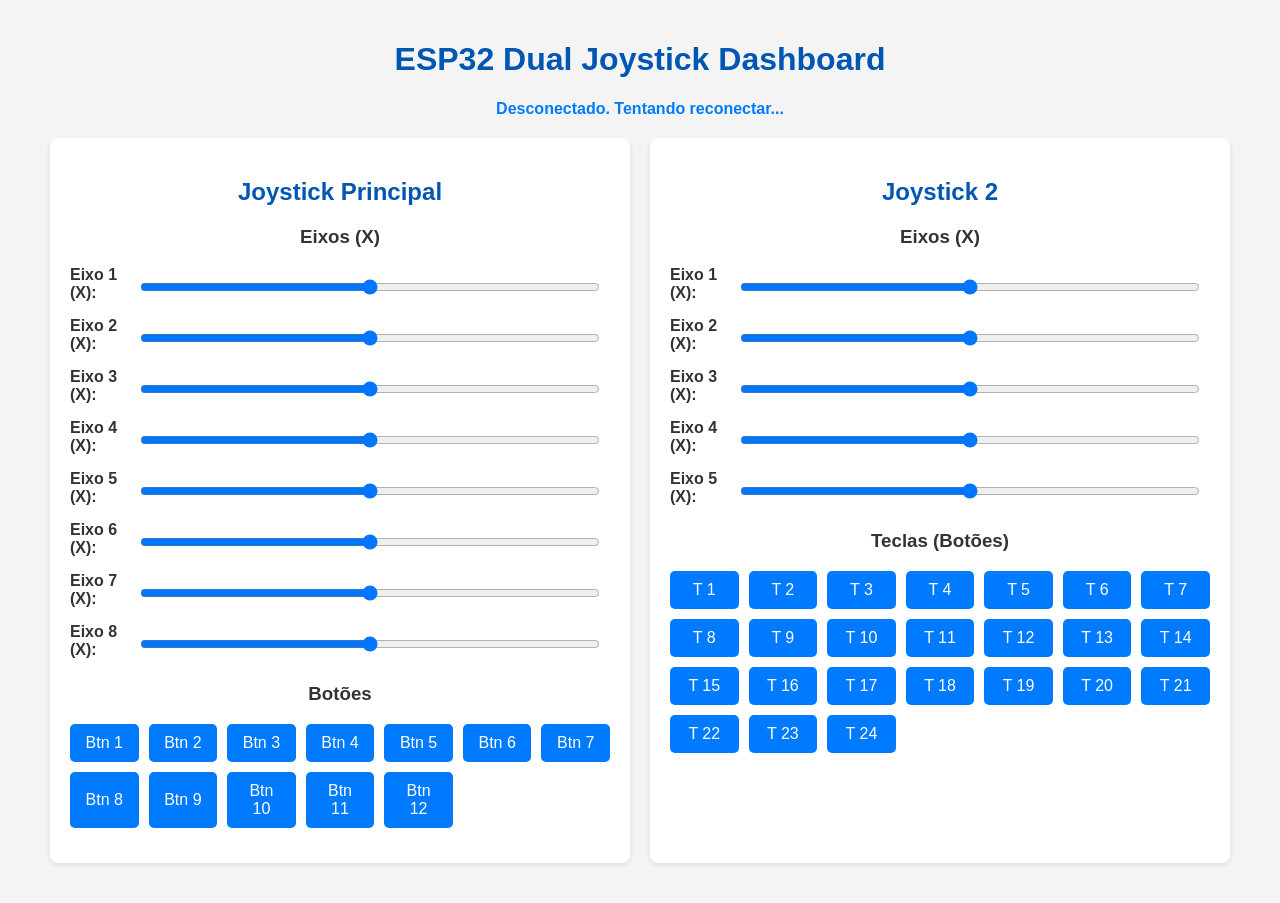
==== websockt.html @ fa1afed0 "websockt mais html" ====
<!DOCTYPE html>
<html>
<head>
  <title>ESP32 Dual Joystick Dashboard</title>
  <meta name="viewport" content="width=device-width, initial-scale=1">
  <style>
    body { 
      font-family: Arial, sans-serif; 
      text-align: center; 
      margin: 0; 
      padding: 20px; 
      background-color: #f4f4f4; 
      color: #333; 
    }
    h1, h2 { 
      color: #0056b3; 
    }
    .container { 
      display: flex; 
      flex-wrap: wrap; 
      justify-content: center; 
      gap: 20px; 
      max-width: 1200px; 
      margin: 20px auto; 
    }
    .joystick-panel { 
      background-color: #fff; 
      border-radius: 8px; 
      box-shadow: 0 2px 5px rgba(0,0,0,0.1); 
      padding: 20px; 
      width: 45%; 
      min-width: 300px; 
    }
    .joystick-axes, .joystick-buttons { 
      margin-bottom: 15px; 
    }
    .joystick-axes label, .joystick-buttons label { 
      display: block; 
      margin-bottom: 5px; 
      font-weight: bold; 
    }
    .slider-container { 
      display: flex; 
      align-items: center; 
      margin-bottom: 10px; 
    }
    .slider-container label { 
      flex: 0 0 60px; 
      text-align: left; 
    }
    input[type="range"] { 
      flex-grow: 1; 
      margin: 0 10px; 
    }
    .button-grid { 
      display: grid; 
      grid-template-columns: repeat(auto-fit, minmax(60px, 1fr)); 
      gap: 10px; 
    }
    button { 
      padding: 10px 15px; 
      border: none; 
      border-radius: 5px; 
      background-color: #007bff; 
      color: white; 
      cursor: pointer; 
      font-size: 1em; 
    }
    button.active { 
      background-color: #28a745; 
    } /* Cor para botão ligado (verde) */
    button:active:not(.active) { 
      background-color: #0056b3; 
    } /* Cor ao pressionar, se não estiver ativo */
    #status { 
      margin-top: 20px; 
      font-weight: bold; 
      color: #007bff; 
    }
  </style>
</head>
<body>
  <h1>ESP32 Dual Joystick Dashboard</h1>
  <p id="status">Conectando ao WebSocket...</p>

  <div class="container">
    <div class="joystick-panel">
      <h2>Joystick Principal</h2>
      <div class="joystick-axes">
        <h3>Eixos (X)</h3>
        <div class="slider-container"><label>Eixo 1 (X):</label><input type="range" id="jp_eixo1x" min="-100" max="100" value="0"></div>
        <div class="slider-container"><label>Eixo 2 (X):</label><input type="range" id="jp_eixo2x" min="-100" max="100" value="0"></div>
        <div class="slider-container"><label>Eixo 3 (X):</label><input type="range" id="jp_eixo3x" min="-100" max="100" value="0"></div>
        <div class="slider-container"><label>Eixo 4 (X):</label><input type="range" id="jp_eixo4x" min="-100" max="100" value="0"></div>
        <div class="slider-container"><label>Eixo 5 (X):</label><input type="range" id="jp_eixo5x" min="-100" max="100" value="0"></div>
        <div class="slider-container"><label>Eixo 6 (X):</label><input type="range" id="jp_eixo6x" min="-100" max="100" value="0"></div>
        <div class="slider-container"><label>Eixo 7 (X):</label><input type="range" id="jp_eixo7x" min="-100" max="100" value="0"></div>
        <div class="slider-container"><label>Eixo 8 (X):</label><input type="range" id="jp_eixo8x" min="-100" max="100" value="0"></div>
      </div>
      <div class="joystick-buttons">
        <h3>Botões</h3>
        <div class="button-grid">
          <button id="jp_btn1">Btn 1</button><button id="jp_btn2">Btn 2</button><button id="jp_btn3">Btn 3</button><button id="jp_btn4">Btn 4</button>
          <button id="jp_btn5">Btn 5</button><button id="jp_btn6">Btn 6</button><button id="jp_btn7">Btn 7</button><button id="jp_btn8">Btn 8</button>
          <button id="jp_btn9">Btn 9</button><button id="jp_btn10">Btn 10</button><button id="jp_btn11">Btn 11</button><button id="jp_btn12">Btn 12</button>
        </div>
      </div>
    </div>

    <div class="joystick-panel">
      <h2>Joystick 2</h2>
      <div class="joystick-axes">
        <h3>Eixos (X)</h3>
        <div class="slider-container"><label>Eixo 1 (X):</label><input type="range" id="j2_eixo1x" min="-100" max="100" value="0"></div>
        <div class="slider-container"><label>Eixo 2 (X):</label><input type="range" id="j2_eixo2x" min="-100" max="100" value="0"></div>
        <div class="slider-container"><label>Eixo 3 (X):</label><input type="range" id="j2_eixo3x" min="-100" max="100" value="0"></div>
        <div class="slider-container"><label>Eixo 4 (X):</label><input type="range" id="j2_eixo4x" min="-100" max="100" value="0"></div>
        <div class="slider-container"><label>Eixo 5 (X):</label><input type="range" id="j2_eixo5x" min="-100" max="100" value="0"></div>
      </div>
      <div class="joystick-buttons">
        <h3>Teclas (Botões)</h3>
        <div class="button-grid">
          <script>
            // Gera 24 botões dinamicamente
            for (let i = 1; i <= 24; i++) {
              document.write('<button id="j2_btn' + i + '">T ' + i + '</button>');
            }
          </script>
        </div>
      </div>
    </div>
  </div>

  <script>
    // IMPORTANTE: SUBSTITUA 'SEU_IP_DO_ESP32' PELO ENDEREÇO IP REAL DO SEU ESP32
    // Exemplo: var gateway = `ws://192.168.1.100:81/`;
    var gateway = `ws://192.168.18.89:81/`; 
    
    var websocket;
    window.addEventListener('load', onLoad);

    function onLoad(event) {
      initWebSocket();
    }

    function initWebSocket() {
      console.log('Tentando abrir uma conexão WebSocket...');
      websocket = new WebSocket(gateway);
      websocket.onopen = onOpen;
      websocket.onclose = onClose;
      websocket.onmessage = onMessage;
    }

    function onOpen(event) {
      console.log('Conexão WebSocket aberta');
      document.getElementById('status').innerText = 'Conectado ao ESP32!';
      sendData(); // Envia o estado inicial ao conectar
    }

    function onClose(event) {
      console.log('Conexão WebSocket fechada');
      document.getElementById('status').innerText = 'Desconectado. Tentando reconectar...';
      setTimeout(initWebSocket, 2000); // Tenta reconectar após 2 segundos
    }

    function onMessage(event) {
      console.log("Mensagem do ESP32: " + event.data);
    }

    // Função para coletar e enviar dados
    function sendData() {
      let data = {
        joystickPrincipal: {
          eixos: {
            eixo1: { x: parseFloat(document.getElementById('jp_eixo1x').value) },
            eixo2: { x: parseFloat(document.getElementById('jp_eixo2x').value) },
            eixo3: { x: parseFloat(document.getElementById('jp_eixo3x').value) },
            eixo4: { x: parseFloat(document.getElementById('jp_eixo4x').value) },
            eixo5: { x: parseFloat(document.getElementById('jp_eixo5x').value) },
            eixo6: { x: parseFloat(document.getElementById('jp_eixo6x').value) },
            eixo7: { x: parseFloat(document.getElementById('jp_eixo7x').value) },
            eixo8: { x: parseFloat(document.getElementById('jp_eixo8x').value) }
          },
          botoes: {}
        },
        joystick2: {
          eixos: {
            eixo1: { x: parseFloat(document.getElementById('j2_eixo1x').value) },
            eixo2: { x: parseFloat(document.getElementById('j2_eixo2x').value) },
            eixo3: { x: parseFloat(document.getElementById('j2_eixo3x').value) },
            eixo4: { x: parseFloat(document.getElementById('j2_eixo4x').value) },
            eixo5: { x: parseFloat(document.getElementById('j2_eixo5x').value) }
          },
          botoes: {}
        }
      };

      // Coleta o estado dos botões do Joystick Principal
      for (let i = 1; i <= 12; i++) {
        let btn = document.getElementById('jp_btn' + i);
        data.joystickPrincipal.botoes['btn' + i] = btn.classList.contains('active');
      }

      // Coleta o estado dos botões do Joystick 2
      for (let i = 1; i <= 24; i++) {
        let btn = document.getElementById('j2_btn' + i);
        data.joystick2.botoes['btn' + i] = btn.classList.contains('active');
      }

      // Só envia se a conexão WebSocket estiver aberta
      if (websocket.readyState === WebSocket.OPEN) {
        websocket.send(JSON.stringify(data));
      }
    }

    // Adiciona listeners para os sliders (eixos)
    document.querySelectorAll('input[type="range"]').forEach(slider => {
      slider.addEventListener('input', sendData); // Envia dados ao arrastar o slider
    });

    // Adiciona listeners para os botões (clique toggle)
    document.querySelectorAll('.button-grid button').forEach(button => {
      button.addEventListener('click', () => {
        button.classList.toggle('active'); // Alterna a classe 'active'
        sendData(); // Envia o novo estado
      });
      // Para dispositivos touch:
      button.addEventListener('touchend', (e) => {
        // Evita o disparo duplo em alguns browsers (touch e click)
        if (e.target === button) {
            e.preventDefault();
            button.classList.toggle('active');
            sendData();
        }
      }, { passive: false });
    });

    // Envia dados periodicamente para garantir que o ESP32 receba atualizações
    setInterval(sendData, 500); // Envia a cada 500ms (meio segundo)
  </script>
</body>
</html>
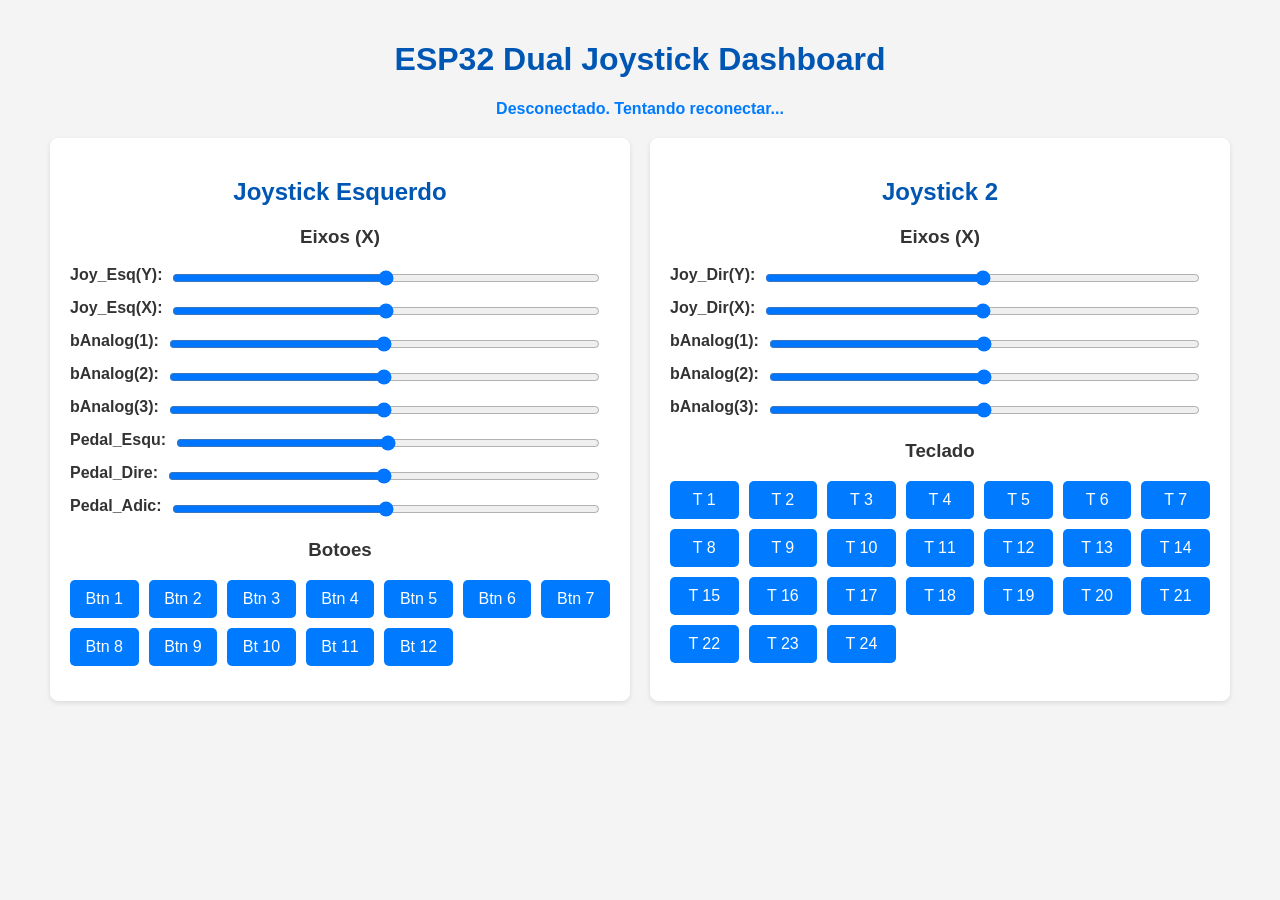
==== commit 63d39e46: "Envia Frame pela UART Envia Frame pela UART com esp32 e a pagina web para conectar com websockt" ====
--- a/websockt.html
+++ b/websockt.html
@@ -85,24 +85,24 @@
 
   <div class="container">
     <div class="joystick-panel">
-      <h2>Joystick Principal</h2>
+      <h2>Joystick Esquerdo</h2>
       <div class="joystick-axes">
         <h3>Eixos (X)</h3>
-        <div class="slider-container"><label>Eixo 1 (X):</label><input type="range" id="jp_eixo1x" min="-100" max="100" value="0"></div>
-        <div class="slider-container"><label>Eixo 2 (X):</label><input type="range" id="jp_eixo2x" min="-100" max="100" value="0"></div>
-        <div class="slider-container"><label>Eixo 3 (X):</label><input type="range" id="jp_eixo3x" min="-100" max="100" value="0"></div>
-        <div class="slider-container"><label>Eixo 4 (X):</label><input type="range" id="jp_eixo4x" min="-100" max="100" value="0"></div>
-        <div class="slider-container"><label>Eixo 5 (X):</label><input type="range" id="jp_eixo5x" min="-100" max="100" value="0"></div>
-        <div class="slider-container"><label>Eixo 6 (X):</label><input type="range" id="jp_eixo6x" min="-100" max="100" value="0"></div>
-        <div class="slider-container"><label>Eixo 7 (X):</label><input type="range" id="jp_eixo7x" min="-100" max="100" value="0"></div>
-        <div class="slider-container"><label>Eixo 8 (X):</label><input type="range" id="jp_eixo8x" min="-100" max="100" value="0"></div>
+        <div class="slider-container"><label>Joy_Esq(Y):</label><input type="range" id="jp_eixo1x" min="-100" max="100" value="0"></div>
+        <div class="slider-container"><label>Joy_Esq(X):</label><input type="range" id="jp_eixo2x" min="-100" max="100" value="0"></div>
+        <div class="slider-container"><label>bAnalog(1):</label><input type="range" id="jp_eixo3x" min="-100" max="100" value="0"></div>
+        <div class="slider-container"><label>bAnalog(2):</label><input type="range" id="jp_eixo4x" min="-100" max="100" value="0"></div>
+        <div class="slider-container"><label>bAnalog(3):</label><input type="range" id="jp_eixo5x" min="-100" max="100" value="0"></div>
+        <div class="slider-container"><label>Pedal_Esqu:</label><input type="range" id="jp_eixo6x" min="-100" max="100" value="0"></div>
+        <div class="slider-container"><label>Pedal_Dire:</label><input type="range" id="jp_eixo7x" min="-100" max="100" value="0"></div>
+        <div class="slider-container"><label>Pedal_Adic:</label><input type="range" id="jp_eixo8x" min="-100" max="100" value="0"></div>
       </div>
       <div class="joystick-buttons">
-        <h3>Botões</h3>
+        <h3>Botoes</h3>
         <div class="button-grid">
           <button id="jp_btn1">Btn 1</button><button id="jp_btn2">Btn 2</button><button id="jp_btn3">Btn 3</button><button id="jp_btn4">Btn 4</button>
           <button id="jp_btn5">Btn 5</button><button id="jp_btn6">Btn 6</button><button id="jp_btn7">Btn 7</button><button id="jp_btn8">Btn 8</button>
-          <button id="jp_btn9">Btn 9</button><button id="jp_btn10">Btn 10</button><button id="jp_btn11">Btn 11</button><button id="jp_btn12">Btn 12</button>
+          <button id="jp_btn9">Btn 9</button><button id="jp_btn10">Bt 10</button><button id="jp_btn11">Bt 11</button><button id="jp_btn12">Bt 12</button>
         </div>
       </div>
     </div>
@@ -111,14 +111,14 @@
       <h2>Joystick 2</h2>
       <div class="joystick-axes">
         <h3>Eixos (X)</h3>
-        <div class="slider-container"><label>Eixo 1 (X):</label><input type="range" id="j2_eixo1x" min="-100" max="100" value="0"></div>
-        <div class="slider-container"><label>Eixo 2 (X):</label><input type="range" id="j2_eixo2x" min="-100" max="100" value="0"></div>
-        <div class="slider-container"><label>Eixo 3 (X):</label><input type="range" id="j2_eixo3x" min="-100" max="100" value="0"></div>
-        <div class="slider-container"><label>Eixo 4 (X):</label><input type="range" id="j2_eixo4x" min="-100" max="100" value="0"></div>
-        <div class="slider-container"><label>Eixo 5 (X):</label><input type="range" id="j2_eixo5x" min="-100" max="100" value="0"></div>
+        <div class="slider-container"><label>Joy_Dir(Y):</label><input type="range" id="j2_eixo1x" min="-100" max="100" value="0"></div>
+        <div class="slider-container"><label>Joy_Dir(X):</label><input type="range" id="j2_eixo2x" min="-100" max="100" value="0"></div>
+        <div class="slider-container"><label>bAnalog(1):</label><input type="range" id="j2_eixo3x" min="-100" max="100" value="0"></div>
+        <div class="slider-container"><label>bAnalog(2):</label><input type="range" id="j2_eixo4x" min="-100" max="100" value="0"></div>
+        <div class="slider-container"><label>bAnalog(3):</label><input type="range" id="j2_eixo5x" min="-100" max="100" value="0"></div>
       </div>
       <div class="joystick-buttons">
-        <h3>Teclas (Botões)</h3>
+        <h3>Teclado</h3>
         <div class="button-grid">
           <script>
             // Gera 24 botões dinamicamente
@@ -134,7 +134,7 @@
   <script>
     // IMPORTANTE: SUBSTITUA 'SEU_IP_DO_ESP32' PELO ENDEREÇO IP REAL DO SEU ESP32
     // Exemplo: var gateway = `ws://192.168.1.100:81/`;
-    var gateway = `ws://192.168.18.89:81/`; 
+    var gateway = `ws://10.0.0.13:81/`; 
     
     var websocket;
     window.addEventListener('load', onLoad);
